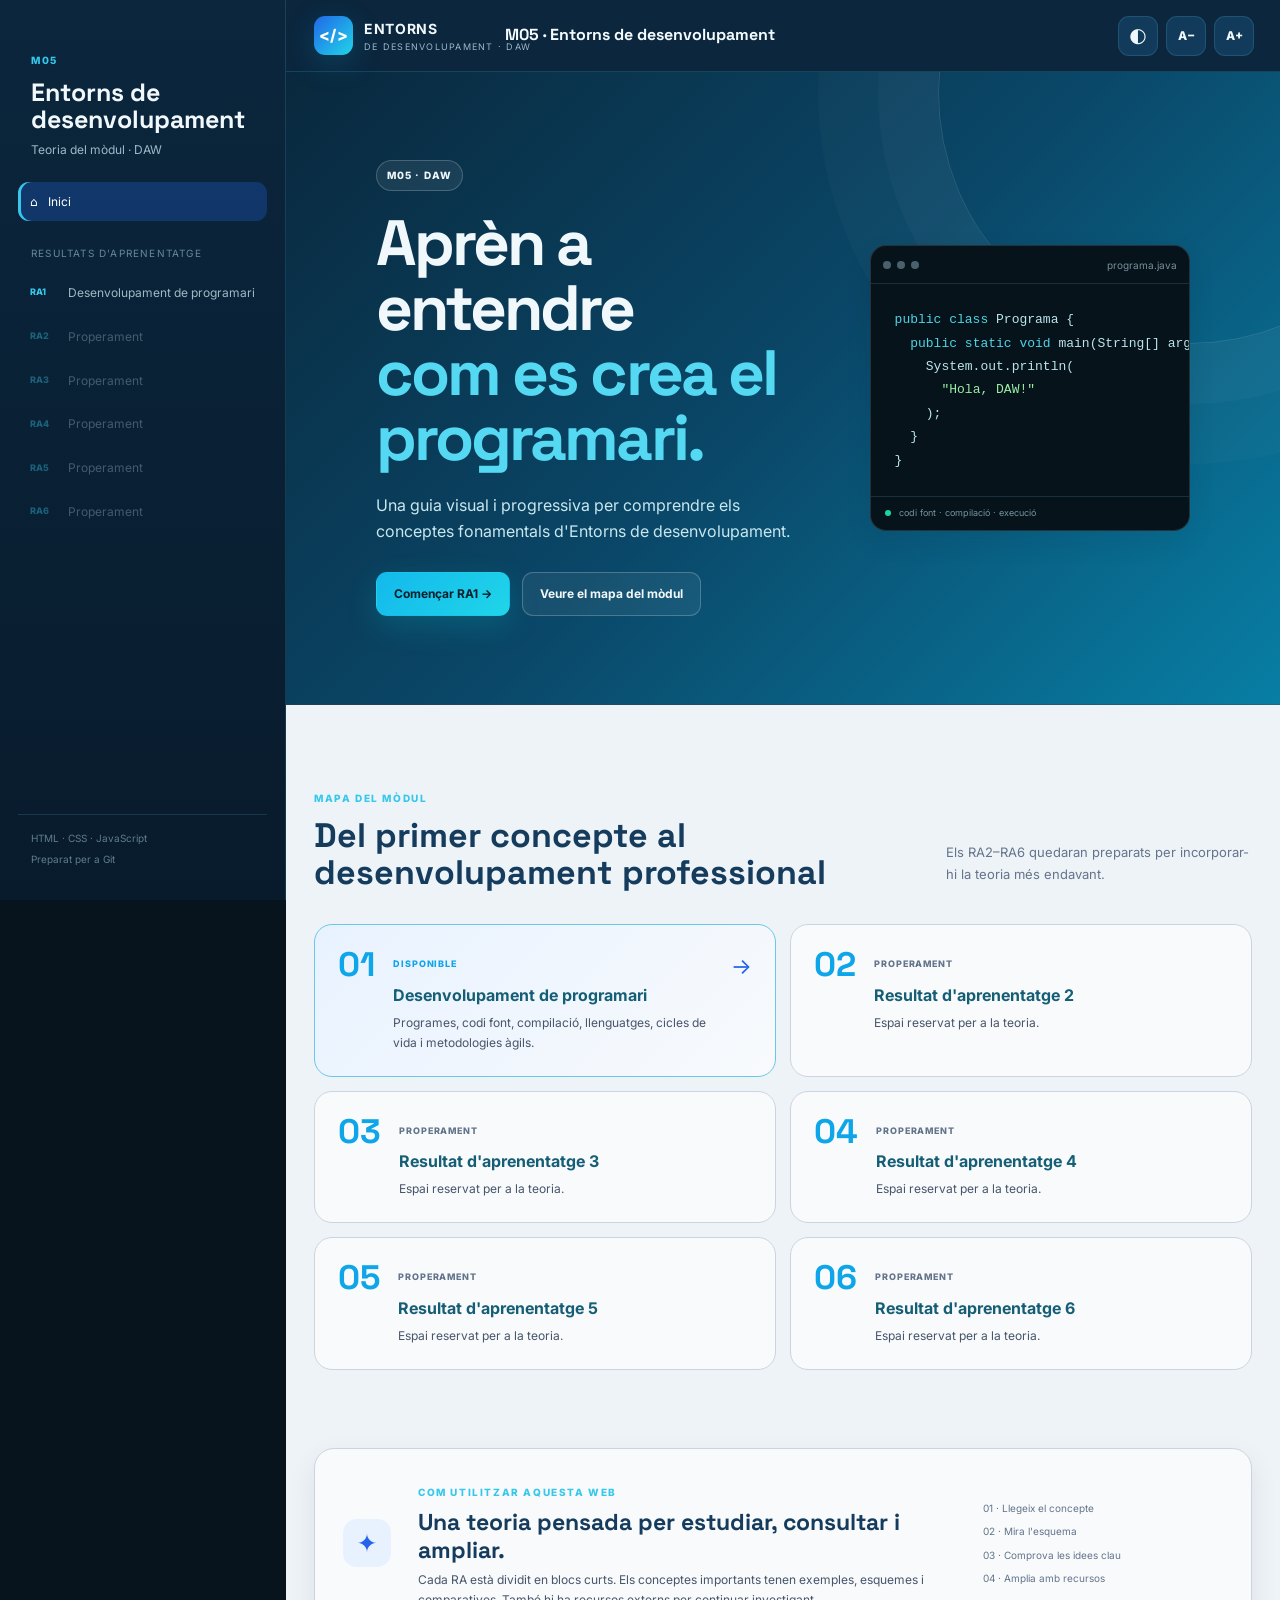
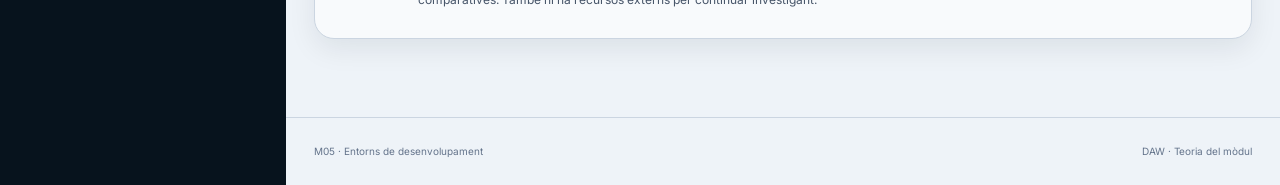
==== index.html @ 0e29cb69 "teoria RA1" ====
<!DOCTYPE html>
<html lang="ca">
<head>
  <meta charset="UTF-8">
  <meta name="viewport" content="width=device-width, initial-scale=1.0">
  <meta name="description" content="Entorns de desenvolupament - DAW. Teoria organitzada per Resultats d'Aprenentatge.">
  <title>Entorns de desenvolupament · DAW</title>
  <link rel="stylesheet" href="css/styles.css">
</head>
<body class="home-page">
  <header class="topbar">
    <a class="brand" href="index.html" aria-label="Inici">
      <span class="brand-mark">&lt;/&gt;</span>
      <span><strong>ENTORNS</strong><small>DE DESENVOLUPAMENT · DAW</small></span>
    </a>
    <div class="top-actions">
      <button class="icon-btn" id="themeBtn" aria-label="Canviar tema">◐</button>
      <button class="font-btn" id="fontDown" aria-label="Reduir mida del text">A−</button>
      <button class="font-btn" id="fontUp" aria-label="Augmentar mida del text">A+</button>
    </div>
    <div class="topbar-title">M05 · Entorns de desenvolupament</div>
  </header>

  <aside class="sidebar" id="sidebar">
    <div class="course-title">
      <span class="eyebrow">M05</span>
      <h1>Entorns de<br>desenvolupament</h1>
      <p>Teoria del mòdul · DAW</p>
    </div>

    <nav class="main-nav" aria-label="Navegació principal">
      <a class="nav-link active" href="index.html">⌂ <span>Inici</span></a>
      <div class="nav-heading">Resultats d'aprenentatge</div>
      <a class="nav-link" href="ra1.html"><span class="ra-badge">RA1</span><span>Desenvolupament de programari</span></a>
      <a class="nav-link disabled" href="#"><span class="ra-badge">RA2</span><span>Properament</span></a>
      <a class="nav-link disabled" href="#"><span class="ra-badge">RA3</span><span>Properament</span></a>
      <a class="nav-link disabled" href="#"><span class="ra-badge">RA4</span><span>Properament</span></a>
      <a class="nav-link disabled" href="#"><span class="ra-badge">RA5</span><span>Properament</span></a>
      <a class="nav-link disabled" href="#"><span class="ra-badge">RA6</span><span>Properament</span></a>
    </nav>

    <div class="sidebar-footer">
      <span>HTML · CSS · JavaScript</span>
      <span>Preparat per a Git</span>
    </div>
  </aside>

  <main class="main">
    <section class="hero home-hero">
      <div class="hero-grid">
        <div>
          <span class="pill">M05 · DAW</span>
          <h2>Aprèn a entendre<br><span>com es crea el programari.</span></h2>
          <p class="hero-lead">Una guia visual i progressiva per comprendre els conceptes fonamentals d'Entorns de desenvolupament.</p>
          <div class="hero-actions">
            <a class="btn btn-primary" href="ra1.html">Començar RA1 →</a>
            <a class="btn btn-ghost" href="#mapa">Veure el mapa del mòdul</a>
          </div>
        </div>
        <div class="hero-terminal" aria-label="Exemple visual de codi">
          <div class="terminal-head"><span></span><span></span><span></span><em>programa.java</em></div>
          <pre><code><span class="code-key">public class</span> Programa {
  <span class="code-key">public static void</span> main(String[] args) {
    System.out.println(
      <span class="code-string">"Hola, DAW!"</span>
    );
  }
}</code></pre>
          <div class="terminal-status"><span class="dot"></span> codi font · compilació · execució</div>
        </div>
      </div>
    </section>

    <section class="section" id="mapa">
      <div class="section-heading">
        <div>
          <span class="eyebrow">MAPA DEL MÒDUL</span>
          <h2>Del primer concepte al desenvolupament professional</h2>
        </div>
        <p>Els RA2–RA6 quedaran preparats per incorporar-hi la teoria més endavant.</p>
      </div>

      <div class="ra-grid">
        <a class="ra-card featured" href="ra1.html">
          <div class="ra-number">01</div>
          <div>
            <span class="status">DISPONIBLE</span>
            <h3>Desenvolupament de programari</h3>
            <p>Programes, codi font, compilació, llenguatges, cicles de vida i metodologies àgils.</p>
          </div>
          <span class="arrow">→</span>
        </a>
        <div class="ra-card"><div class="ra-number">02</div><div><span class="status muted">PROPERAMENT</span><h3>Resultat d'aprenentatge 2</h3><p>Espai reservat per a la teoria.</p></div></div>
        <div class="ra-card"><div class="ra-number">03</div><div><span class="status muted">PROPERAMENT</span><h3>Resultat d'aprenentatge 3</h3><p>Espai reservat per a la teoria.</p></div></div>
        <div class="ra-card"><div class="ra-number">04</div><div><span class="status muted">PROPERAMENT</span><h3>Resultat d'aprenentatge 4</h3><p>Espai reservat per a la teoria.</p></div></div>
        <div class="ra-card"><div class="ra-number">05</div><div><span class="status muted">PROPERAMENT</span><h3>Resultat d'aprenentatge 5</h3><p>Espai reservat per a la teoria.</p></div></div>
        <div class="ra-card"><div class="ra-number">06</div><div><span class="status muted">PROPERAMENT</span><h3>Resultat d'aprenentatge 6</h3><p>Espai reservat per a la teoria.</p></div></div>
      </div>
    </section>

    <section class="section intro-panel">
      <div class="info-grid">
        <div class="info-icon">✦</div>
        <div>
          <span class="eyebrow">COM UTILITZAR AQUESTA WEB</span>
          <h2>Una teoria pensada per estudiar, consultar i ampliar.</h2>
          <p>Cada RA està dividit en blocs curts. Els conceptes importants tenen exemples, esquemes i comparatives. També hi ha recursos externs per continuar investigant.</p>
        </div>
        <div class="mini-list">
          <span>01 · Llegeix el concepte</span>
          <span>02 · Mira l'esquema</span>
          <span>03 · Comprova les idees clau</span>
          <span>04 · Amplia amb recursos</span>
        </div>
      </div>
    </section>

    <footer class="site-footer">
      <span>M05 · Entorns de desenvolupament</span>
      <span>DAW · Teoria del mòdul</span>
    </footer>
  </main>

  <div class="search-overlay" id="searchOverlay" hidden>
    <div class="search-dialog" role="dialog" aria-modal="true" aria-labelledby="searchTitle">
      <div class="search-head"><h2 id="searchTitle">Cerca a la teoria</h2><button class="icon-btn" id="closeSearch">×</button></div>
      <input id="searchInput" type="search" placeholder="Escriu un concepte: compilador, Scrum, codi font..." autocomplete="off">
      <div id="searchResults" class="search-results"></div>
    </div>
  </div>

  <script src="js/app.js"></script>
</body>
</html>
---- css/styles.css ----
@import url('https://fonts.googleapis.com/css2?family=Inter:wght@400;500;600;700;800&family=Space+Grotesk:wght@500;600;700&display=swap');

:root{
  --blue-950:#061521;
  --blue-900:#082536;
  --blue-800:#0b3550;
  --blue-700:#0d4c70;
  --blue-600:#087eb8;
  --blue-500:#10a9dc;
  --blue-400:#35c8eb;
  --cyan:#15d9d0;
  --bg:#07131d;
  --surface:#0b1c29;
  --surface-2:#0f2535;
  --surface-3:#122d40;
  --text:#eaf7fb;
  --muted:#9bb5c3;
  --line:rgba(130,205,230,.16);
  --shadow:0 24px 70px rgba(0,0,0,.28);
  --radius:18px;
  --sidebar:286px;
}
*{box-sizing:border-box}
html{scroll-behavior:smooth}
body{margin:0;background:radial-gradient(circle at 75% -10%,rgba(16,169,220,.13),transparent 30%),var(--bg);color:var(--text);font-family:Inter,system-ui,sans-serif;line-height:1.65}
body.light{--bg:#eef7fb;--surface:#fff;--surface-2:#f4f9fc;--surface-3:#e8f3f8;--text:#0a2330;--muted:#55717f;--line:rgba(12,86,120,.15);background:linear-gradient(180deg,#f3fbff,var(--bg))}
a{color:inherit;text-decoration:none}
button,input{font:inherit}
button{cursor:pointer}
.topbar{height:72px;position:fixed;top:0;left:0;right:0;z-index:30;background:rgba(5,18,27,.82);backdrop-filter:blur(18px);border-bottom:1px solid var(--line);display:flex;align-items:center;justify-content:space-between;padding:0 26px 0 calc(var(--sidebar) + 28px)}
body.light .topbar{background:rgba(255,255,255,.82)}
.brand{display:flex;gap:11px;align-items:center;letter-spacing:.04em}
.brand-mark{display:grid;place-items:center;width:39px;height:39px;border-radius:11px;background:linear-gradient(135deg,var(--blue-600),var(--cyan));font-weight:800;color:#fff;box-shadow:0 8px 30px rgba(16,169,220,.22)}
.brand strong{display:block;font-size:14px}
.brand small{display:block;color:var(--muted);font-size:9px;letter-spacing:.14em}
.top-actions{display:flex;gap:8px}
.icon-btn,.menu-btn{border:1px solid var(--line);background:var(--surface);color:var(--text);width:40px;height:40px;border-radius:11px;font-size:20px}
.menu-btn{display:none}
.sidebar{position:fixed;z-index:40;left:0;top:0;bottom:0;width:var(--sidebar);background:linear-gradient(180deg,#071b29 0%,#06131d 100%);border-right:1px solid var(--line);padding:27px 18px 18px;display:flex;flex-direction:column}
.course-title{padding:18px 13px 22px}
.course-title h1{font-family:"Space Grotesk",sans-serif;line-height:1.05;font-size:25px;margin:8px 0}
.course-title p{color:var(--muted);font-size:12px;margin:0}
.eyebrow{font-size:10px;font-weight:800;letter-spacing:.16em;color:var(--blue-400)}
.main-nav{display:flex;flex-direction:column;gap:4px}
.nav-heading{font-size:10px;text-transform:uppercase;letter-spacing:.12em;color:#678796;padding:20px 13px 7px}
.nav-link{display:flex;align-items:center;gap:10px;padding:10px 12px;border-radius:11px;color:#9fb9c5;font-size:12px;transition:.2s}
.nav-link:hover,.nav-link.active{background:rgba(16,169,220,.12);color:#e7faff}
.nav-link.active{box-shadow:inset 3px 0 var(--blue-500)}
.nav-link.disabled{opacity:.38;pointer-events:none}
.ra-badge{font-size:9px;font-weight:800;min-width:28px;color:var(--blue-400)}
.sidebar-footer{margin-top:auto;border-top:1px solid var(--line);padding:15px 13px;color:#607d8b;font-size:10px;display:flex;flex-direction:column;gap:4px}
.main{margin-left:var(--sidebar);padding-top:72px;min-height:100vh}
.hero{position:relative;overflow:hidden;background:linear-gradient(135deg,#09283d 0%,#0a4768 50%,#087ea4 100%);border-bottom:1px solid rgba(255,255,255,.1)}
.hero:after{content:"";position:absolute;width:500px;height:500px;border-radius:50%;right:-160px;top:-230px;border:1px solid rgba(255,255,255,.13);box-shadow:0 0 0 60px rgba(255,255,255,.025),0 0 0 120px rgba(255,255,255,.018)}
.home-hero,.ra-hero{padding:88px clamp(28px,7vw,100px)}
.hero-grid{max-width:1180px;margin:auto;display:grid;grid-template-columns:1.15fr .85fr;gap:60px;align-items:center}
.pill{display:inline-flex;padding:6px 10px;border:1px solid rgba(255,255,255,.2);border-radius:999px;background:rgba(255,255,255,.07);font-size:10px;font-weight:800;letter-spacing:.12em}
.hero h2{font-family:"Space Grotesk",sans-serif;font-size:clamp(38px,5vw,70px);line-height:1.02;letter-spacing:-.045em;margin:20px 0}
.hero h2 span{color:#72e5f2}
.hero-lead{font-size:16px;color:#c8e7ef;max-width:670px}
.hero-actions{display:flex;gap:12px;flex-wrap:wrap;margin-top:28px}
.btn{display:inline-flex;align-items:center;justify-content:center;gap:8px;padding:11px 17px;border-radius:11px;border:1px solid transparent;font-weight:700;font-size:12px}
.btn-primary{background:linear-gradient(135deg,var(--blue-500),var(--cyan));color:#06202c;box-shadow:0 10px 30px rgba(0,210,220,.18)}
.btn-ghost{border-color:rgba(255,255,255,.22);background:rgba(255,255,255,.06)}
.hero-terminal{background:#06131b;border:1px solid rgba(255,255,255,.13);border-radius:16px;box-shadow:var(--shadow);overflow:hidden;position:relative;z-index:2}
.terminal-head{height:38px;display:flex;align-items:center;gap:6px;padding:0 12px;border-bottom:1px solid #18303d}
.terminal-head>span{width:8px;height:8px;border-radius:50%;background:#49616c}.terminal-head em{font-size:10px;color:#77909b;margin-left:auto;font-style:normal}
.terminal-head+pre{margin:0;padding:24px;font-size:13px;line-height:1.8;color:#bce4ed;overflow:auto}
.code-key{color:#4ed4e5}.code-string{color:#9ceca5}
.terminal-status{padding:9px 14px;border-top:1px solid #18303d;font-size:9px;color:#76939f}.dot{display:inline-block;width:6px;height:6px;border-radius:50%;background:#1bd7a1;margin-right:5px}
.ra-hero{display:flex;justify-content:space-between;gap:50px;align-items:end}
.ra-hero h2{font-size:clamp(34px,5vw,58px);margin-bottom:12px}
.hero-facts{display:grid;grid-template-columns:repeat(3,1fr);gap:1px;min-width:380px;background:rgba(255,255,255,.12);border:1px solid rgba(255,255,255,.13);border-radius:14px;overflow:hidden}
.hero-facts div{background:rgba(0,0,0,.12);padding:16px}.hero-facts strong{font-family:"Space Grotesk";font-size:25px;display:block}.hero-facts span{font-size:9px;color:#b8dce5}
.section{max-width:1180px;margin:auto;padding:78px 28px}
.section-heading{display:flex;justify-content:space-between;gap:40px;align-items:end;margin-bottom:26px}.section-heading h2{font-family:"Space Grotesk";font-size:34px;line-height:1.1;margin:7px 0}.section-heading p{color:var(--muted);max-width:380px;font-size:13px}
.ra-grid{display:grid;grid-template-columns:repeat(2,1fr);gap:14px}
.ra-card{background:var(--surface);border:1px solid var(--line);border-radius:var(--radius);padding:23px;display:flex;gap:18px;align-items:flex-start;position:relative;overflow:hidden}
.ra-card.featured{border-color:rgba(16,169,220,.4);background:linear-gradient(135deg,rgba(12,93,131,.45),var(--surface))}
.ra-number{font-family:"Space Grotesk";font-size:34px;font-weight:700;color:var(--blue-500);line-height:1}
.ra-card h3{margin:7px 0 5px;font-size:16px}.ra-card p{margin:0;color:var(--muted);font-size:12px}.status{font-size:9px;font-weight:800;color:var(--cyan);letter-spacing:.1em}.status.muted{color:#657f8c}.arrow{margin-left:auto;color:var(--blue-400);font-size:22px}
.intro-panel{padding-top:0}.info-grid{background:linear-gradient(135deg,var(--surface-2),var(--surface));border:1px solid var(--line);border-radius:20px;padding:28px;display:grid;grid-template-columns:55px 1fr 240px;gap:20px;align-items:center}.info-icon{width:48px;height:48px;border-radius:14px;background:rgba(16,169,220,.12);display:grid;place-items:center;color:var(--cyan);font-size:25px}.info-grid h2{font-family:"Space Grotesk";font-size:23px;line-height:1.2;margin:6px 0}.info-grid p{margin:0;color:var(--muted);font-size:12px}.mini-list{display:flex;flex-direction:column;gap:7px;font-size:10px;color:#8fb2c0}
.site-footer{border-top:1px solid var(--line);padding:25px 28px;display:flex;justify-content:space-between;color:#617d8a;font-size:10px}

.content-layout{max-width:1220px;margin:auto;display:grid;grid-template-columns:minmax(0,880px) 220px;gap:40px;padding:65px 28px}
.topic{padding:0 0 78px;margin-bottom:10px;border-bottom:1px solid var(--line);scroll-margin-top:95px}.topic:last-child{border-bottom:0}
.topic-head{display:flex;gap:15px;align-items:flex-start;margin-bottom:25px}.topic-num{font-family:"Space Grotesk";font-size:30px;font-weight:700;color:var(--blue-500);line-height:1}.topic-head h2{font-family:"Space Grotesk";font-size:32px;line-height:1.1;margin:5px 0 0;letter-spacing:-.025em}.topic p{color:var(--muted);font-size:14px}.topic p strong{color:var(--text)}
.callout{padding:22px;border-radius:16px;border:1px solid var(--line);background:linear-gradient(135deg,rgba(16,169,220,.12),var(--surface));margin:22px 0}.callout strong{font-size:16px}.callout p{margin:5px 0 0;color:var(--text)}
.callout.warning{border-color:rgba(255,199,93,.25);background:rgba(255,199,93,.06)}.callout.warning strong{color:#ffd06b}
.two-col{display:grid;grid-template-columns:1fr 1fr;gap:14px;margin:20px 0}.card{background:var(--surface);border:1px solid var(--line);border-radius:16px;padding:21px}.card h3{margin:0 0 7px;font-family:"Space Grotesk";font-size:17px}.card p{font-size:12px;margin:0 0 14px}.tag{display:inline-block;border:1px solid rgba(21,217,208,.2);color:var(--cyan);padding:4px 7px;border-radius:999px;font-size:8px;font-weight:800;letter-spacing:.08em}
.note{display:flex;gap:14px;align-items:flex-start;border-left:2px solid var(--blue-500);padding:9px 0 9px 15px;margin-top:20px}.note strong{font-size:11px;color:var(--blue-400);white-space:nowrap}.note span{font-size:12px;color:var(--muted)}
.pipeline{display:flex;align-items:stretch;gap:7px;overflow:auto;padding:12px 0 22px;margin:10px 0}.pipe-step{min-width:135px;border:1px solid var(--line);background:var(--surface);border-radius:13px;padding:12px}.pipe-step b{font-size:9px;color:var(--blue-400);display:block}.pipe-step strong{display:block;font-size:11px;margin-top:5px}.pipe-step small{display:block;color:var(--muted);font-size:9px;margin-top:4px}.pipe-step.active{border-color:rgba(16,169,220,.5);box-shadow:0 8px 30px rgba(16,169,220,.08)}.pipe-step.final{background:linear-gradient(135deg,rgba(16,169,220,.18),var(--surface))}
.pipe-arrow{display:grid;place-items:center;color:#507a8b;font-size:17px}.interactive-box{background:#061820;border:1px solid rgba(21,217,208,.18);border-radius:17px;padding:20px;display:grid;grid-template-columns:1fr auto;gap:10px;align-items:center;margin-top:25px}.interactive-box h3{margin:3px 0;font-family:"Space Grotesk"}.interactive-box p{margin:0;font-size:11px}.demo-track{grid-column:1/-1;height:7px;background:#193642;border-radius:99px;overflow:hidden}.demo-track div{height:100%;width:0;background:linear-gradient(90deg,var(--blue-500),var(--cyan));transition:width .45s}.demo-label{grid-column:1/-1;font-size:10px;color:#84b0bd}
.vm-diagram{padding:28px;background:var(--surface);border:1px solid var(--line);border-radius:18px;display:flex;flex-direction:column;align-items:center;gap:8px;margin:22px 0}.vm-node{padding:14px 24px;border:1px solid var(--line);background:var(--surface-2);border-radius:12px;text-align:center;font-weight:700;font-size:12px}.vm-node small{display:block;font-weight:400;color:var(--muted);font-size:9px;margin-top:2px}.vm-node.accent{border-color:rgba(16,169,220,.5);box-shadow:0 0 0 6px rgba(16,169,220,.05)}.vm-line{color:var(--blue-400)}.vm-machine{width:min(600px,100%);border:1px solid rgba(21,217,208,.25);border-radius:15px;padding:15px;text-align:center;color:var(--cyan);font-size:11px;background:rgba(21,217,208,.04)}.machines{display:flex;gap:8px;justify-content:center;margin-top:12px}.machines span{padding:8px 15px;border-radius:8px;background:var(--surface-2);color:var(--muted);font-size:9px}
.expand{margin-top:15px;border:1px solid var(--line);border-radius:13px;overflow:hidden}.expand-btn{width:100%;padding:14px 16px;background:var(--surface);border:0;color:var(--text);display:flex;justify-content:space-between;text-align:left;font-size:11px;font-weight:700}.expand-body{display:none;padding:0 16px 15px;background:var(--surface)}.expand.open .expand-body{display:block}.expand.open .expand-btn span{transform:rotate(45deg)}
.translator-grid{display:grid;grid-template-columns:1fr 1fr;gap:14px;margin:23px 0}
.translator-card{background:var(--surface);border:1px solid var(--line);border-radius:17px;padding:22px;position:relative;overflow:hidden}
.translator-card:first-child{border-top:2px solid var(--blue-500)}.translator-card:nth-child(2){border-top:2px solid var(--cyan)}
.translator-icon{position:absolute;right:18px;top:17px;width:34px;height:34px;border-radius:10px;background:rgba(16,169,220,.12);display:grid;place-items:center;color:var(--blue-400);font:700 14px "Space Grotesk"}
.translator-card h3{font:700 19px "Space Grotesk";margin:10px 0 7px}.translator-card>p{font-size:11px!important;margin-bottom:15px}
.process-line{display:flex;align-items:center;flex-wrap:wrap;gap:5px;padding:11px;border-radius:10px;background:var(--surface-2);margin:13px 0}.process-line span{padding:5px 7px;border-radius:6px;background:var(--surface-3);font-size:8px;color:var(--text)}.process-line i{font-style:normal;color:var(--cyan);font-size:10px}
.translator-card ul{margin:13px 0;padding-left:18px;color:var(--muted)}.translator-card li{font-size:10px;margin:4px 0}
.examples{padding-top:10px;border-top:1px solid var(--line)}.examples span{display:block;color:var(--muted);font-size:8px;text-transform:uppercase;letter-spacing:.08em;margin-bottom:3px}.examples code{font-size:9px;color:var(--cyan)}
.compare-table{border:1px solid var(--line);border-radius:15px;overflow:hidden;margin-top:17px}.compare-row{display:grid;grid-template-columns:1.05fr 1fr 1fr;background:var(--surface)}.compare-row span{padding:11px 13px;border-right:1px solid var(--line);border-bottom:1px solid var(--line);font-size:9px;color:var(--muted)}.compare-row span:first-child{font-weight:700;color:var(--text)}.compare-row span:last-child{border-right:0}.compare-row:last-child span{border-bottom:0}.compare-row.header{background:var(--surface-2)}.compare-row.header span{color:var(--blue-400);font-size:8px;text-transform:uppercase;letter-spacing:.08em;font-weight:800}
.analogy-grid{display:grid;grid-template-columns:1fr 1fr;gap:12px;margin-top:17px}.analogy{padding:18px;background:var(--surface);border:1px solid var(--line);border-radius:14px}.analogy-number{display:block;color:var(--blue-400);font:700 10px "Space Grotesk"}.analogy strong{display:block;font:700 14px "Space Grotesk";margin:7px 0}.analogy p{font-size:10px!important;margin:0}

.generation-grid{display:grid;grid-template-columns:repeat(5,1fr);gap:9px;margin:23px 0}.gen-card{padding:15px;background:var(--surface);border:1px solid var(--line);border-radius:13px}.gen-card>span{font-family:"Space Grotesk";color:var(--blue-400);font-size:12px}.gen-card h3{font-size:12px;margin:8px 0 5px}.gen-card p{font-size:10px;margin:0}
.subtopic{margin-top:34px}.subtopic h3{font-family:"Space Grotesk";font-size:20px;margin-bottom:4px}.muted-text{font-size:11px!important}.paradigm-grid{display:grid;grid-template-columns:repeat(4,1fr);gap:9px}
.paradigm-intro{margin:18px 0 20px;padding:16px;border:1px solid rgba(16,169,220,.2);border-radius:14px;background:linear-gradient(135deg,rgba(16,169,220,.08),var(--surface))}
.paradigm-question{display:flex;align-items:center;gap:14px}.big-question{width:40px;height:40px;flex:none;display:grid;place-items:center;border-radius:12px;background:rgba(16,169,220,.14);color:var(--cyan);font-family:"Space Grotesk";font-size:22px;font-weight:700}.paradigm-question strong{font-size:12px}.paradigm-question p{margin:3px 0 0;font-size:11px!important;color:var(--muted)}
.paradigm-grid.detailed{grid-template-columns:repeat(2,1fr);gap:12px}
.paradigm-card{background:var(--surface);border:1px solid var(--line);border-radius:15px;padding:19px;position:relative}.paradigm-icon{position:absolute;right:15px;top:15px;color:var(--blue-500);font:700 10px "Space Grotesk"}.paradigm-card>b{display:block;font:700 17px "Space Grotesk";margin-bottom:5px}.paradigm-card>strong{display:block;color:var(--blue-400);font-size:10px;line-height:1.45;max-width:90%;margin-bottom:9px}.paradigm-card>p{font-size:11px!important;margin:0 0 13px}.example-box{padding:9px 11px;border-radius:9px;background:var(--surface-2);border:1px solid var(--line);margin-bottom:11px}.example-box span,.language-label{display:block;color:var(--muted);font-size:8px;text-transform:uppercase;letter-spacing:.08em;margin-bottom:4px}.example-box code,.paradigm-card>code{font-size:9px;color:var(--cyan);word-break:break-word}.language-label{margin-bottom:3px}
.paradigm-compare{margin-top:25px;border:1px solid var(--line);border-radius:16px;overflow:hidden;background:var(--surface)}.compare-title{padding:17px;background:var(--surface-2)}.compare-title h4{font:700 18px "Space Grotesk";margin:4px 0}.compare-title p{margin:0;font-size:10px!important}.thinking-grid{display:grid;grid-template-columns:repeat(4,1fr);gap:1px;background:var(--line)}.thinking-grid>div{background:var(--surface);padding:14px}.thinking-grid b{display:block;color:var(--blue-400);font-size:10px}.thinking-grid span{display:block;color:var(--muted);font-size:9px;margin-top:5px;line-height:1.5}
.paradigm-key{display:flex;gap:12px;align-items:flex-start;margin-top:18px;padding:15px;border-left:2px solid #ffd06b;background:rgba(255,208,107,.055);border-radius:0 11px 11px 0}.paradigm-key strong{font-size:10px;color:#ffd06b;white-space:nowrap}.paradigm-key span{font-size:10px;color:var(--muted)}
.paradigm-grid>div,.technique-grid>div,.agile-values>div{background:var(--surface);border:1px solid var(--line);border-radius:12px;padding:14px}.paradigm-grid b,.technique-grid b,.agile-values b{font-size:11px;display:block}.paradigm-grid span,.technique-grid span,.agile-values span{display:block;color:var(--muted);font-size:10px;margin:6px 0}.paradigm-grid code{font-size:8px;color:var(--cyan)}
.table-wrap{overflow:auto;border:1px solid var(--line);border-radius:14px}.table-wrap table{width:100%;border-collapse:collapse;min-width:650px}.table-wrap th,.table-wrap td{padding:11px 13px;text-align:left;border-bottom:1px solid var(--line);font-size:10px;vertical-align:top}.table-wrap th{color:var(--blue-400);font-size:9px;text-transform:uppercase;letter-spacing:.08em;background:var(--surface-2)}.table-wrap tr:last-child td{border-bottom:0}
.lifecycle{display:grid;grid-template-columns:repeat(4,1fr);gap:10px;margin:25px 0}.life-step{background:var(--surface);border:1px solid var(--line);border-radius:14px;padding:15px;position:relative}.life-step span{color:var(--blue-400);font-size:9px;font-weight:800}.life-step b{display:block;font-size:12px;margin:5px 0}.life-step small{display:block;color:var(--muted);font-size:9px}
.compare{display:grid;grid-template-columns:1fr 1fr;gap:13px;margin:24px 0}.compare-card{padding:22px;border:1px solid var(--line);border-radius:17px;background:var(--surface)}.featured-compare{border-color:rgba(21,217,208,.25);background:linear-gradient(135deg,rgba(21,217,208,.07),var(--surface))}.compare-card h3{font-family:"Space Grotesk";margin:8px 0}.compare-card p{font-size:11px}.flow-mini{display:flex;flex-wrap:wrap;gap:5px;align-items:center}.flow-mini span{background:var(--surface-2);padding:6px 8px;border-radius:7px;font-size:8px}.flow-mini i{font-style:normal;color:var(--cyan);font-size:10px}.agile-values{display:grid;grid-template-columns:repeat(4,1fr);gap:9px}.technique-grid{display:grid;grid-template-columns:repeat(4,1fr);gap:9px}
.checklist{display:grid;gap:9px}.checklist label{display:flex;align-items:center;gap:10px;padding:12px 14px;background:var(--surface);border:1px solid var(--line);border-radius:11px;font-size:11px;color:var(--muted)}.checklist input{accent-color:var(--cyan)}
.resources{margin-top:30px;border:1px solid var(--line);border-radius:17px;overflow:hidden}.resource-head{padding:18px;background:var(--surface-2)}.resource-head h3{font-family:"Space Grotesk";margin:4px 0 0}.resources>a{display:grid;grid-template-columns:150px 1fr 20px;gap:15px;padding:15px 18px;border-top:1px solid var(--line);background:var(--surface)}.resources>a:hover{background:var(--surface-2)}.resources strong{font-size:10px;color:var(--blue-400)}.resources span{font-size:10px;color:var(--muted)}.resources>a:last-child{font-size:14px;color:var(--cyan)}
.toc{position:relative}.toc-card{position:sticky;top:95px;padding:17px;background:var(--surface);border:1px solid var(--line);border-radius:15px}.toc-card a{display:block;padding:7px 0;color:var(--muted);font-size:9px}.toc-card a:hover{color:var(--text)}
.search-overlay{position:fixed;inset:0;z-index:100;background:rgba(1,8,12,.72);backdrop-filter:blur(8px);display:grid;place-items:start center;padding-top:12vh}.search-overlay[hidden]{display:none}.search-dialog{width:min(650px,calc(100% - 30px));background:var(--surface);border:1px solid var(--line);border-radius:18px;box-shadow:var(--shadow);padding:18px}.search-head{display:flex;justify-content:space-between;align-items:center}.search-head h2{font-family:"Space Grotesk";font-size:20px;margin:0}.search-dialog input{width:100%;margin:15px 0;padding:14px;border:1px solid var(--line);border-radius:11px;background:var(--surface-2);color:var(--text);outline:none}.search-dialog input:focus{border-color:var(--blue-500)}.search-results{display:grid;gap:5px;max-height:55vh;overflow:auto}.search-results a{padding:10px;border-radius:9px;background:var(--surface-2);font-size:11px}.search-results a:hover{background:rgba(16,169,220,.1)}.search-results small{display:block;color:var(--muted);font-size:9px;margin-top:2px}

.scrum-lifecycle{margin:26px 0 30px;background:var(--surface);border:1px solid rgba(16,169,220,.22);border-radius:18px;padding:14px;box-shadow:0 14px 45px rgba(0,0,0,.14)}
.scrum-lifecycle img{display:block;width:100%;height:auto;border-radius:11px}
.scrum-lifecycle figcaption{padding:12px 7px 3px;color:var(--muted);font-size:10px;line-height:1.55;text-align:center}

@media(max-width:1050px){
  :root{--sidebar:250px}.content-layout{grid-template-columns:1fr}.toc{display:none}.generation-grid{grid-template-columns:repeat(3,1fr)}.paradigm-grid,.agile-values,.technique-grid{grid-template-columns:repeat(2,1fr)}
}

@media(max-width:780px){
  .paradigm-grid.detailed,.thinking-grid{grid-template-columns:1fr}.paradigm-key{display:block}.paradigm-key strong{display:block;margin-bottom:7px}

  :root{--sidebar:0px}.topbar{padding:0 15px}.menu-btn{display:block}.sidebar{transform:translateX(-100%);transition:.25s;width:280px}.sidebar.open{transform:translateX(0)}.main{margin-left:0}.hero-grid{grid-template-columns:1fr;gap:35px}.home-hero,.ra-hero{padding:62px 22px}.ra-hero{display:block}.hero-facts{min-width:0;margin-top:25px}.section{padding:55px 20px}.section-heading{display:block}.ra-grid,.two-col,.compare{grid-template-columns:1fr}.info-grid{grid-template-columns:45px 1fr}.mini-list{grid-column:1/-1}.content-layout{padding:50px 20px}.topic-head h2{font-size:26px}.generation-grid{grid-template-columns:repeat(2,1fr)}.lifecycle{grid-template-columns:repeat(2,1fr)}.resources>a{grid-template-columns:1fr 20px}.resources>a span{grid-column:1/-1}.site-footer{display:block;line-height:2.1}
}
@media(max-width:480px){
  .hero h2{font-size:40px}.hero-facts{grid-template-columns:1fr}.pipeline{padding-bottom:10px}.interactive-box{grid-template-columns:1fr}.paradigm-grid,.agile-values,.technique-grid,.generation-grid,.lifecycle{grid-template-columns:1fr}.machines{flex-direction:column}.topic{padding-bottom:55px}
}
@media print{
  .topbar,.sidebar,.toc,.search-overlay,.hero-actions{display:none!important}.main{margin:0;padding:0}.hero{background:#fff!important;color:#000!important}.hero h2 span,.hero-lead{color:#000!important}.topic{break-inside:avoid}.card,.callout,.gen-card,.life-step{background:#fff!important;border:1px solid #bbb!important;color:#000}.site-footer{display:none}
}


/* V7: mateixa maquetació de V4; només ajust de paleta i controls */
:root{
  --blue-950:#061521;
  --blue-900:#082536;
  --blue-800:#0b3550;
  --blue-700:#0d4c70;
  --blue-600:#2168e8;
  --blue-500:#13b9ec;
  --blue-400:#35c8eb;
  --cyan:#20d5e8;
  --bg:#07131d;
  --surface:#0b1c29;
  --surface-2:#0f2535;
  --surface-3:#122d40;
  --text:#f1f8fb;
  --muted:#9db8c7;
  --line:rgba(90,190,225,.18);
  --text-scale:1;
}
body{font-size:calc(1em * var(--text-scale));}
.topbar{background:#0b263d;border-bottom-color:rgba(55,199,236,.18);}
.topbar-title{position:absolute;left:50%;transform:translateX(-50%);font-family:"Space Grotesk",sans-serif;font-size:16px;font-weight:700;color:#f4fbff;white-space:nowrap;pointer-events:none}
.font-btn{border:1px solid var(--line);background:#123a5a;color:#f1f8fb;width:40px;height:40px;border-radius:11px;font-size:12px;font-weight:800}
.icon-btn{background:#123a5a}
.sidebar{background:linear-gradient(180deg,#0b263d 0%,#081b2c 100%)}
.nav-link:hover,.nav-link.active{background:rgba(33,104,232,.28);color:#fff}
.nav-link.active{box-shadow:inset 3px 0 #37c7ec}
.hero{background:linear-gradient(135deg,#09283d 0%,#0a4768 50%,#087ea4 100%)}
.hero h2 span{color:#55d9f3}
.btn-primary{background:linear-gradient(135deg,#13b9ec,#20d5e8)}
.content-layout.no-toc{grid-template-columns:minmax(0,1fr);max-width:1220px}
.toc{display:none!important}
.legacy-figure{margin:22px 0 4px;padding:14px;border:1px solid var(--line);border-radius:18px;background:var(--surface);overflow:hidden;box-shadow:0 12px 35px rgba(0,0,0,.16)}
.legacy-figure img{display:block;width:100%;max-height:470px;object-fit:contain;border-radius:10px;background:#07131d}
.legacy-figure figcaption{margin:10px 4px 0;color:var(--muted);font-size:10px;line-height:1.45;text-align:center}
.classification-grid-v4,.history-points-v4,.generation-detail-v4{margin-top:18px}
.classification-grid-v4 .card,.history-points-v4 .card,.generation-detail-v4 .card{height:100%}
.history-points-v4 strong{color:var(--blue-400)}
.generation-detail-v4{grid-template-columns:repeat(3,1fr)}
.generation-detail-v4 .card:nth-child(4),.generation-detail-v4 .card:nth-child(5){grid-column:auto}
@media(max-width:900px){.generation-detail-v4{grid-template-columns:repeat(2,1fr)}}
@media(max-width:780px){.topbar-title{font-size:12px;max-width:48%;overflow:hidden;text-overflow:ellipsis}.font-btn,.icon-btn{width:36px;height:36px}.generation-detail-v4{grid-template-columns:1fr}}


/* V9 — CONTINGUT CLAR: manté la maquetació V4 i aplica la paleta clara de la resta de materials */
.main{
  --surface:#ffffff;
  --surface-2:#f8fafc;
  --surface-3:#f1f5f9;
  --text:#17212b;
  --muted:#64748b;
  --line:#cbd5e1;
  --shadow:0 10px 28px rgba(15,23,42,.08);
  background:#eef3f8;
}
.content-layout{padding-top:42px;padding-bottom:70px}
.topic{
  background:#fff;
  border:1px solid #cbd5e1;
  border-radius:18px;
  padding:42px 34px 48px;
  margin-bottom:25px;
  box-shadow:0 10px 28px rgba(15,23,42,.08);
  scroll-margin-top:95px;
}
.topic:last-child{border-bottom:1px solid #cbd5e1}
.topic-head{margin-bottom:25px}
.topic-head h2{color:#153b5d}
.topic p{color:#334155}
.topic p strong{color:#17212b}
.topic .eyebrow{color:#2563eb}
.topic-num{color:#0ea5e9}

.callout{
  border:1px solid #cbd5e1;
  background:#f8fafc;
  color:#334155;
}
.callout p{color:#334155}
.callout strong{color:#153b5d}
.callout.warning{border-color:#f1d49a;background:#fffaf0}
.callout.warning strong{color:#9a6700}

.card{
  background:#f8fafc;
  border:1px solid #cbd5e1;
  color:#334155;
}
.card h3{color:#155e75}
.card p{color:#475569}
.tag{
  border-color:#b7d6f5;
  color:#2563eb;
  background:#f1f8ff;
}
.note{
  border-left-color:#2563eb;
}
.note strong{color:#2563eb}
.note span{color:#475569}

.pipeline{overflow-x:auto}
.pipe-step{
  background:#f8fafc;
  border-color:#cbd5e1;
  color:#17212b;
}
.pipe-step strong{color:#17212b}
.pipe-step small{color:#64748b}
.pipe-step b{color:#0ea5e9}
.pipe-step.active{border-color:#2563eb;box-shadow:0 8px 25px rgba(37,99,235,.08)}
.pipe-step.final{background:#e8f2ff}
.pipe-arrow{color:#155e75}

.interactive-box{
  background:#0f2b43;
  border-color:#2b638e;
  color:#f1f8fb;
}
.interactive-box p{color:#c8dbe7}
.demo-label{color:#6b93a8}

.vm-diagram{
  background:#f8fafc;
  border-color:#cbd5e1;
}
.vm-node{
  background:#fff;
  border-color:#cbd5e1;
  color:#173b5c;
}
.vm-node small{color:#64748b}
.vm-node.accent{border-color:#2563eb;box-shadow:0 0 0 6px rgba(37,99,235,.06)}
.vm-line{color:#155e75}
.vm-machine{
  border-color:#7dd3fc;
  color:#155e75;
  background:#f1f8ff;
}
.machines span{background:#eef3f8;color:#475569}

.expand{border-color:#cbd5e1}
.expand-btn{background:#f8fafc;color:#173b5c}
.expand-body{background:#fff;color:#475569}

.generation-grid .gen-card,
.paradigm-grid .paradigm-card,
.lifecycle .life-step,
.agile-values>div,
.technique-grid>div{
  background:#f8fafc;
  border-color:#cbd5e1;
  color:#334155;
}
.gen-card h3,.paradigm-card h3,.life-step h3{color:#155e75}
.gen-card p,.paradigm-card p,.life-step p{color:#475569}

.compare-table{
  border-color:#cbd5e1;
  background:#fff;
}
.compare-table table{color:#334155}
.compare-table th{background:#e8f2ff;color:#155e75}
.compare-table td{background:#fff;color:#475569;border-color:#cbd5e1}

.resources{border-color:#cbd5e1;background:#fff}
.resources>a{background:#fff;color:#334155;border-color:#e2e8f0}
.resources>a:hover{background:#f8fafc}
.resources>a strong{color:#155e75}

.checklist label{
  background:#f8fafc;
  border-color:#cbd5e1;
  color:#334155;
}

.legacy-figure{
  background:#f8fafc;
  border-color:#cbd5e1;
  box-shadow:0 10px 28px rgba(15,23,42,.08);
}
.legacy-figure figcaption{color:#64748b}
.capture-card{
  background:#0b1f33;
  border-color:#cbd5e1;
}

.history-points-v4 strong{color:#155e75}
.subsection,.subtopic-mini,.subsection-mini{border-color:#e2e8f0}

@media(max-width:780px){
  .topic{padding:30px 22px 38px}
}

/* HOME V10 — mateixa paleta i llegibilitat que «Programa i codi» */
.home-page .main{
  --surface:#ffffff;
  --surface-2:#f8fafc;
  --surface-3:#f1f5f9;
  --text:#17212b;
  --muted:#64748b;
  --line:#cbd5e1;
  --shadow:0 10px 28px rgba(15,23,42,.08);
  background:#eef3f8;
}

.home-page .section{
  color:#334155;
  background:transparent;
}

.home-page .section-heading h2{
  color:#153b5d;
}

.home-page .section-heading p{
  color:#64748b;
}

.home-page .ra-card{
  background:#f8fafc;
  border:1px solid #cbd5e1;
  color:#334155;
  border-radius:18px;
}

.home-page .ra-card.featured{
  background:linear-gradient(135deg,#e8f2ff,#f8fafc);
  border-color:#69c7e8;
}

.home-page .ra-card h3{
  color:#155e75;
}

.home-page .ra-card p{
  color:#475569;
}

.home-page .status{
  color:#0ea5e9;
}

.home-page .status.muted{
  color:#64748b;
}

.home-page .ra-number{
  color:#0ea5e9;
}

.home-page .arrow{
  color:#2563eb;
}

.home-page .intro-panel{
  background:transparent;
}

.home-page .info-grid{
  background:#f8fafc;
  border:1px solid #cbd5e1;
  box-shadow:0 10px 28px rgba(15,23,42,.08);
}

.home-page .info-grid h2{
  color:#153b5d;
}

.home-page .info-grid p{
  color:#475569;
}

.home-page .mini-list{
  color:#64748b;
}

.home-page .info-icon{
  background:#e8f2ff;
  color:#2563eb;
}

.home-page .site-footer{
  color:#64748b;
  border-top-color:#cbd5e1;
}

@media(max-width:780px){
  .home-page .section{padding:55px 20px}
}

/* V10 — correcció de llegibilitat de tots els textos dels continguts clars */
.topic,
.topic .subtopic,
.topic .subsection,
.topic .subsection-mini,
.topic .subtopic-mini {
  color:#334155;
}

.topic .subtopic > h3,
.topic .subsection > h3,
.topic .subsection-mini > h3,
.topic .subtopic-mini > h3 {
  color:#153b5d;
}

.topic .subtopic > p,
.topic .subsection > p,
.topic .subsection-mini > p,
.topic .subtopic-mini > p {
  color:#334155;
}

.topic .subtopic p strong,
.topic .subsection p strong,
.topic .subsection-mini p strong,
.topic .subtopic-mini p strong {
  color:#17212b;
}

.topic .subtopic .card,
.topic .subsection .card,
.topic .subsection-mini .card,
.topic .subtopic-mini .card {
  color:#334155;
}

.topic .subtopic .card h3,
.topic .subsection .card h3,
.topic .subsection-mini .card h3,
.topic .subtopic-mini .card h3 {
  color:#155e75;
}

.topic .subtopic .card p,
.topic .subsection .card p,
.topic .subsection-mini .card p,
.topic .subtopic-mini .card p {
  color:#475569;
}

.topic .subtopic li,
.topic .subsection li,
.topic .subsection-mini li,
.topic .subtopic-mini li {
  color:#475569;
}

.topic .subtopic li strong,
.topic .subsection li strong,
.topic .subsection-mini li strong,
.topic .subtopic-mini li strong {
  color:#17212b;
}

/* Títols i textos dels blocs de classificació, generacions i paradigmes */
.topic .classification-grid-v4 .card h3,
.topic .generation-grid .gen-card h3,
.topic .generation-detail-v4 .card h3,
.topic .paradigm-grid .paradigm-card h3,
.topic .lifecycle .life-step h3 {
  color:#155e75;
}

.topic .classification-grid-v4 .card p,
.topic .generation-grid .gen-card p,
.topic .generation-detail-v4 .card p,
.topic .paradigm-grid .paradigm-card p,
.topic .lifecycle .life-step p {
  color:#475569;
}

.topic .history-block h3,
.topic .tools-grid h3,
.topic .compare h3,
.topic .analogy-grid h3 {
  color:#155e75;
}

.topic .history-block p,
.topic .tools-grid p,
.topic .compare p,
.topic .analogy-grid p {
  color:#475569;
}

/* Contraste dels exemples de codi sobre fons clar */
.topic .examples code,
.topic .example-box code,
.topic .paradigm-card > code,
.topic .paradigm-grid code,
.topic code:not(pre code) {
  color:#0f4c81;
  font-weight:600;
}
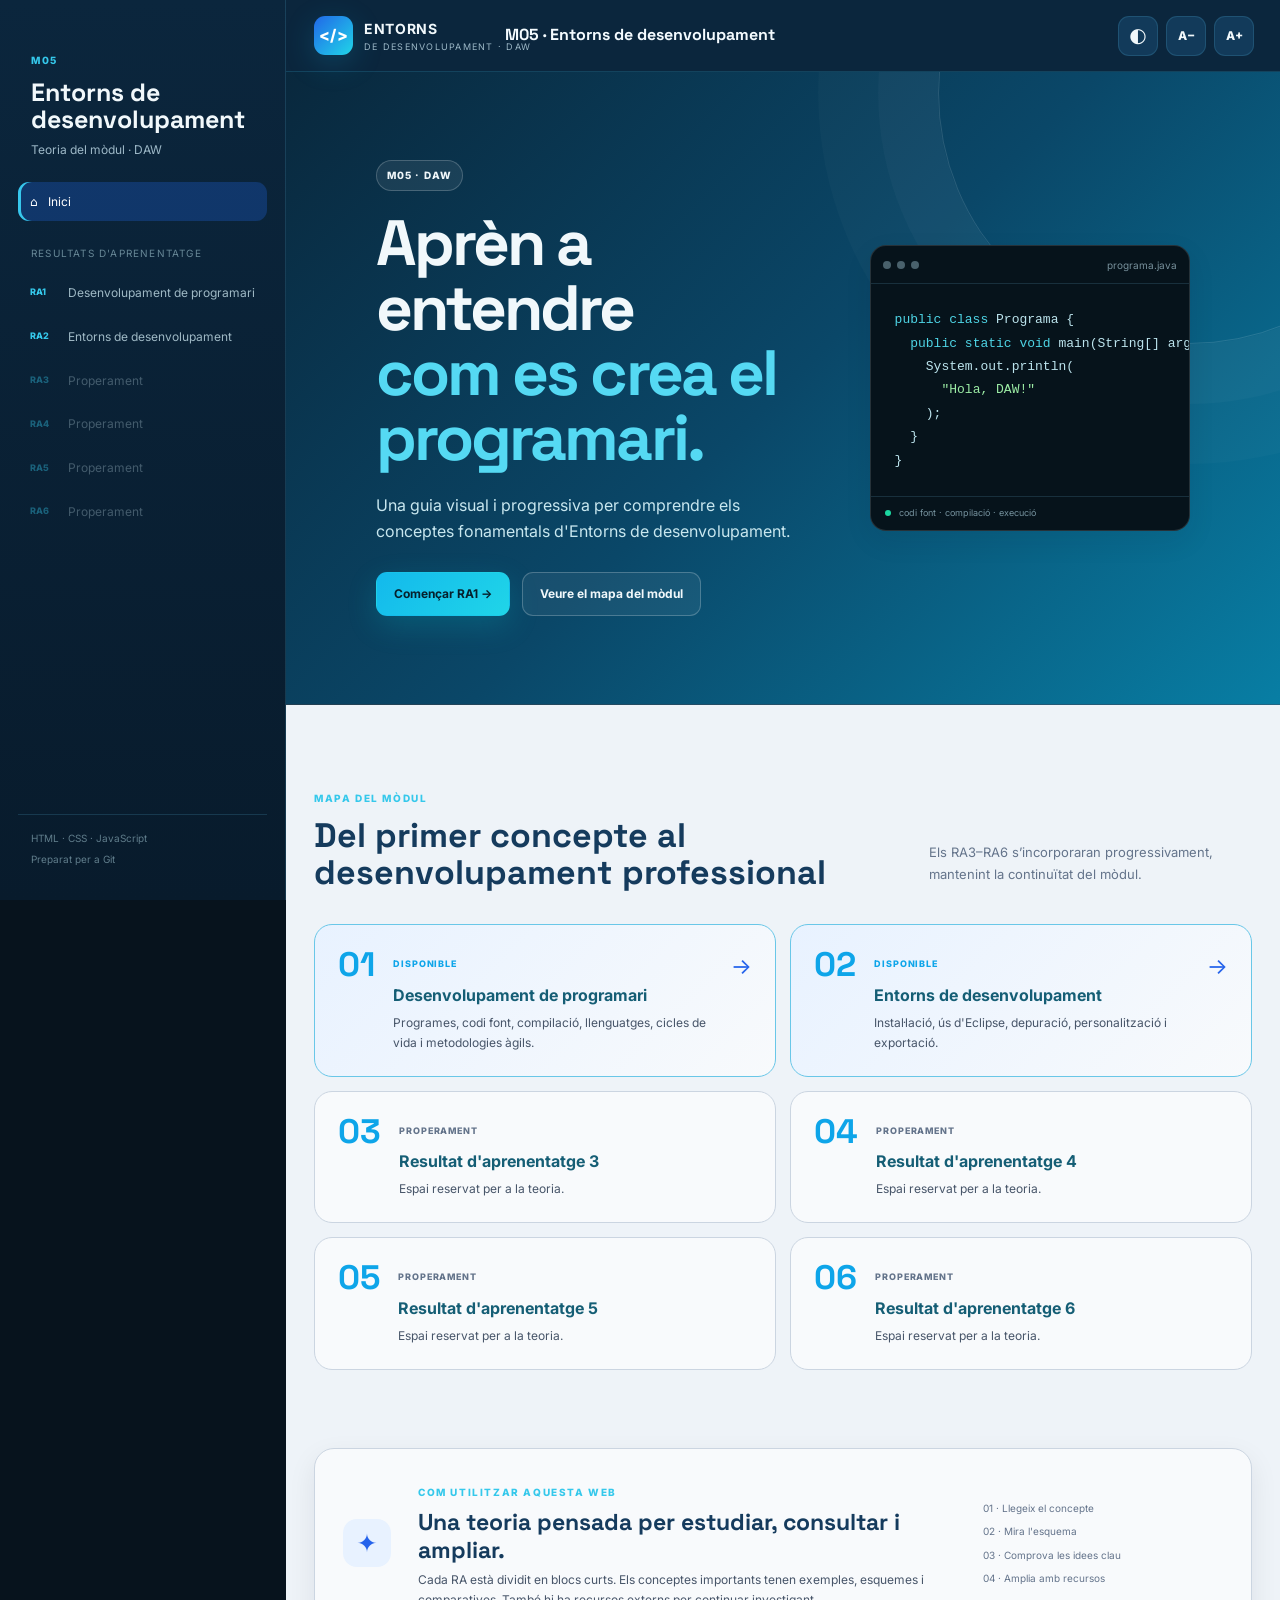
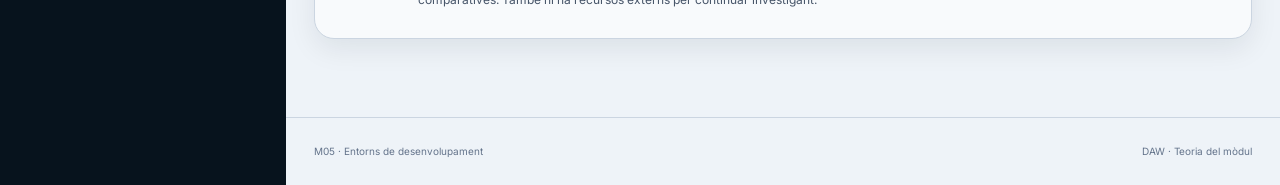
==== commit 204e3777: "Teoria con RA2" ====
--- a/index.html
+++ b/index.html
@@ -32,7 +32,7 @@
       <a class="nav-link active" href="index.html">⌂ <span>Inici</span></a>
       <div class="nav-heading">Resultats d'aprenentatge</div>
       <a class="nav-link" href="ra1.html"><span class="ra-badge">RA1</span><span>Desenvolupament de programari</span></a>
-      <a class="nav-link disabled" href="#"><span class="ra-badge">RA2</span><span>Properament</span></a>
+      <a class="nav-link" href="ra2.html"><span class="ra-badge">RA2</span><span>Entorns de desenvolupament</span></a>
       <a class="nav-link disabled" href="#"><span class="ra-badge">RA3</span><span>Properament</span></a>
       <a class="nav-link disabled" href="#"><span class="ra-badge">RA4</span><span>Properament</span></a>
       <a class="nav-link disabled" href="#"><span class="ra-badge">RA5</span><span>Properament</span></a>
@@ -77,7 +77,7 @@
           <span class="eyebrow">MAPA DEL MÒDUL</span>
           <h2>Del primer concepte al desenvolupament professional</h2>
         </div>
-        <p>Els RA2–RA6 quedaran preparats per incorporar-hi la teoria més endavant.</p>
+        <p>Els RA3–RA6 s’incorporaran progressivament, mantenint la continuïtat del mòdul.</p>
       </div>
 
       <div class="ra-grid">
@@ -90,7 +90,7 @@
           </div>
           <span class="arrow">→</span>
         </a>
-        <div class="ra-card"><div class="ra-number">02</div><div><span class="status muted">PROPERAMENT</span><h3>Resultat d'aprenentatge 2</h3><p>Espai reservat per a la teoria.</p></div></div>
+        <a class="ra-card featured" href="ra2.html"><div class="ra-number">02</div><div><span class="status">DISPONIBLE</span><h3>Entorns de desenvolupament</h3><p>Instal·lació, ús d'Eclipse, depuració, personalització i exportació.</p></div><span class="arrow">→</span></a>
         <div class="ra-card"><div class="ra-number">03</div><div><span class="status muted">PROPERAMENT</span><h3>Resultat d'aprenentatge 3</h3><p>Espai reservat per a la teoria.</p></div></div>
         <div class="ra-card"><div class="ra-number">04</div><div><span class="status muted">PROPERAMENT</span><h3>Resultat d'aprenentatge 4</h3><p>Espai reservat per a la teoria.</p></div></div>
         <div class="ra-card"><div class="ra-number">05</div><div><span class="status muted">PROPERAMENT</span><h3>Resultat d'aprenentatge 5</h3><p>Espai reservat per a la teoria.</p></div></div>
--- a/css/styles.css
+++ b/css/styles.css
@@ -538,3 +538,18 @@
   color:#0f4c81;
   font-weight:600;
 }
+
+
+/* RA2 · elements visuals específics d'Eclipse i depuració */
+.eclipse-mock{margin:24px 0 10px;border:1px solid var(--line);border-radius:14px;overflow:hidden;background:#101c29;color:#dbe8f4;font:12px/1.5 ui-monospace,SFMono-Regular,Consolas,monospace;box-shadow:0 14px 35px rgba(0,0,0,.18)}
+.mock-title{display:flex;justify-content:space-between;gap:12px;align-items:center;padding:10px 14px;background:#1a2c3c;border-bottom:1px solid #344658;color:#dce9f5}.mock-title>span:first-child{color:#f18b7b;letter-spacing:3px}.mock-title b{font-family:inherit;font-size:12px}.mock-toolbar{padding:8px 12px;background:#253a4c;border-bottom:1px solid #3b5060;font-size:10px;white-space:nowrap;overflow:hidden}.mock-workarea{display:grid;grid-template-columns:31% 69%;min-height:220px}.mock-explorer{padding:12px;background:#162634;border-right:1px solid #344658;font-size:10px}.mock-explorer>b,.mock-bottom b{display:block;color:#a7d8ef;margin-bottom:10px}.mock-tree{margin:9px 0 0 10px;color:#aebfce;line-height:2}.mock-editor{background:#101a25;min-width:0}.mock-tab{padding:7px 12px;background:#23394b;border-bottom:1px solid #344658;font-size:10px}.mock-editor pre{margin:0;padding:15px;overflow:auto;color:#d8e6f3;font-size:11px;line-height:1.9}.mock-editor .code-key{color:#7ecbff}.mock-editor .code-string{color:#a5dc8a}.mock-line{padding:5px 12px;background:rgba(255,206,90,.14);border-left:3px solid #ffce5a;font-size:10px}.mock-bottom{display:grid;grid-template-columns:1fr 1fr 1fr;background:#192b3b;border-top:1px solid #344658}.mock-bottom>div{padding:10px;border-right:1px solid #344658}.mock-bottom p{margin:0;color:#b8c9d8;font-size:10px}.caption-note{font-size:11px;color:var(--muted);text-align:center;margin:0 0 24px}.debug-flow{display:grid;grid-template-columns:1fr auto 1fr auto 1fr auto 1fr;align-items:center;gap:9px;margin:22px 0}.debug-flow>div{background:var(--surface);border:1px solid var(--line);border-radius:12px;padding:14px;min-height:112px}.debug-flow span{display:block;color:var(--cyan);font-weight:800;font-size:10px}.debug-flow b{display:block;font-size:12px;margin:7px 0}.debug-flow small{display:block;color:var(--muted);font-size:10px;line-height:1.5}.debug-flow>i{font-style:normal;color:var(--cyan)}.code-window{margin:20px 0;border:1px solid var(--line);border-radius:13px;overflow:hidden;background:#07131d}.code-window-head{display:flex;justify-content:space-between;padding:10px 14px;background:#10283a;border-bottom:1px solid rgba(90,190,225,.18);color:#a9c5d5;font-size:10px}.code-window pre{margin:0;padding:16px;overflow:auto;color:#e5f3fa;font-size:12px;line-height:1.9}.line-no{display:inline-block;width:26px;color:#64869a;user-select:none}.breakpoint-line{background:rgba(239,86,86,.16);border-left:3px solid #ff6b6b;color:#ffd0d0;padding-left:4px}.debugger-demo{grid-template-columns:1fr 1fr;align-items:center}.debugger-demo>div:first-child{grid-column:1/-1}.debug-sim-code{padding:13px;background:#07131d;border:1px solid var(--line);border-radius:10px;overflow-wrap:anywhere}.debug-sim-code code{color:#a9dcff;font-size:12px}.debug-state{display:grid;grid-template-columns:1fr 1fr;gap:6px 12px;font-size:11px}.debug-state span{color:var(--muted)}.debug-state strong{font-size:11px;color:var(--cyan)}kbd{display:inline-block;border:1px solid var(--line);border-bottom-width:2px;border-radius:5px;padding:1px 5px;font-size:.85em;background:var(--surface-2);color:var(--text)}
+@media(max-width:780px){.debug-flow{grid-template-columns:1fr}.debug-flow>i{transform:rotate(90deg);text-align:center}.mock-workarea{grid-template-columns:1fr}.mock-explorer{border-right:0;border-bottom:1px solid #344658}.mock-bottom{grid-template-columns:1fr}.mock-bottom>div{border-bottom:1px solid #344658}.debugger-demo{grid-template-columns:1fr}.debugger-demo>div:first-child{grid-column:auto}}
+
+/* Captures reals d'Eclipse 2025-06 utilitzat a classe */
+.eclipse-screenshot { margin: 1.5rem 0; padding: .85rem; border: 1px solid var(--border, #dbe4ee); border-radius: 14px; background: var(--card, #fff); }
+.eclipse-screenshot img { display: block; width: 100%; height: auto; border-radius: 8px; }
+.eclipse-screenshot figcaption { margin-top: .7rem; font-size: .9rem; line-height: 1.55; color: var(--muted, #536274); }
+.table-wrap { width: 100%; overflow-x: auto; margin: 1rem 0; }
+.table-wrap table { width: 100%; border-collapse: collapse; min-width: 560px; }
+.table-wrap th, .table-wrap td { padding: .8rem; border: 1px solid var(--border, #dbe4ee); text-align: left; vertical-align: top; }
+.table-wrap th { background: var(--surface, #eef4fa); }
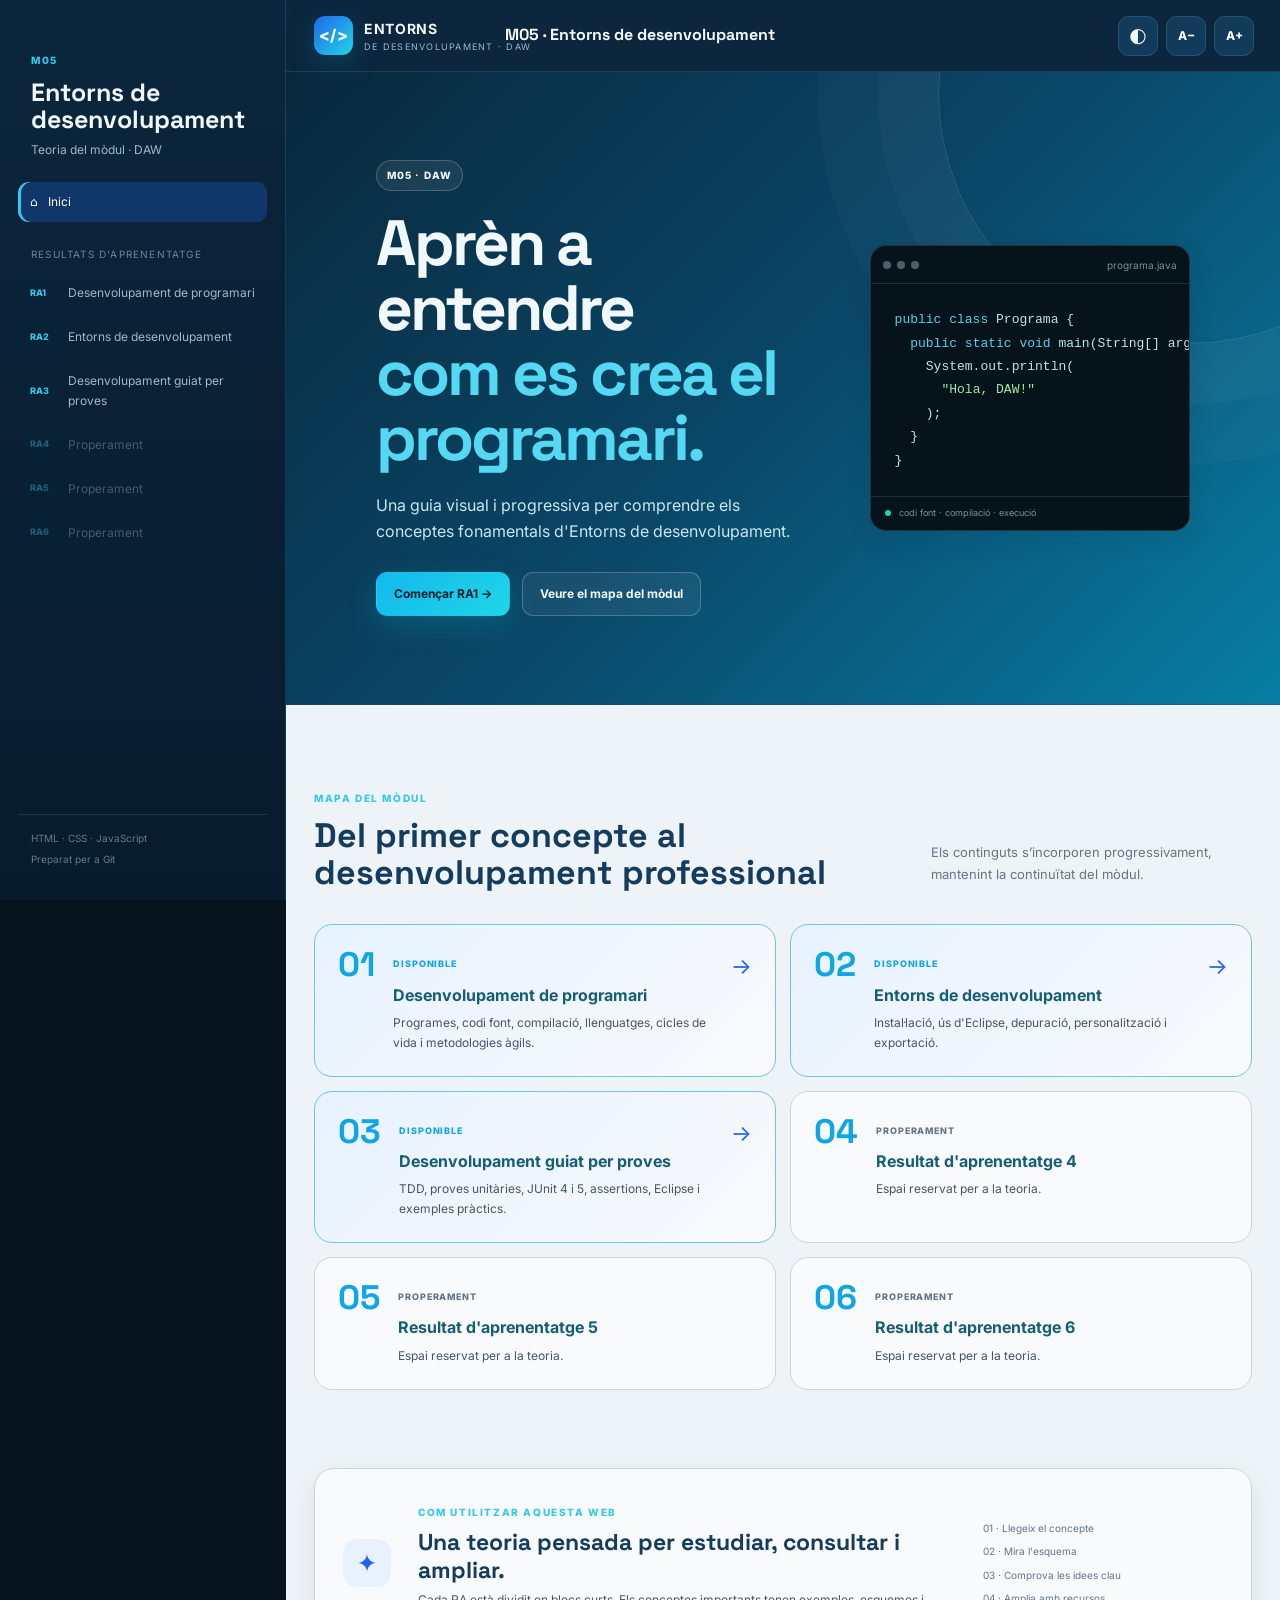
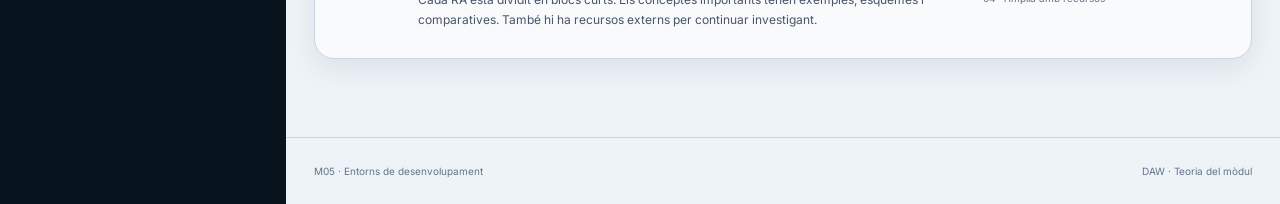
==== commit 6f23501e: "RA3" ====
--- a/index.html
+++ b/index.html
@@ -33,7 +33,7 @@
       <div class="nav-heading">Resultats d'aprenentatge</div>
       <a class="nav-link" href="ra1.html"><span class="ra-badge">RA1</span><span>Desenvolupament de programari</span></a>
       <a class="nav-link" href="ra2.html"><span class="ra-badge">RA2</span><span>Entorns de desenvolupament</span></a>
-      <a class="nav-link disabled" href="#"><span class="ra-badge">RA3</span><span>Properament</span></a>
+      <a class="nav-link" href="ra3.html"><span class="ra-badge">RA3</span><span>Desenvolupament guiat per proves</span></a>
       <a class="nav-link disabled" href="#"><span class="ra-badge">RA4</span><span>Properament</span></a>
       <a class="nav-link disabled" href="#"><span class="ra-badge">RA5</span><span>Properament</span></a>
       <a class="nav-link disabled" href="#"><span class="ra-badge">RA6</span><span>Properament</span></a>
@@ -77,7 +77,7 @@
           <span class="eyebrow">MAPA DEL MÒDUL</span>
           <h2>Del primer concepte al desenvolupament professional</h2>
         </div>
-        <p>Els RA3–RA6 s’incorporaran progressivament, mantenint la continuïtat del mòdul.</p>
+        <p>Els continguts s’incorporen progressivament, mantenint la continuïtat del mòdul.</p>
       </div>
 
       <div class="ra-grid">
@@ -91,7 +91,7 @@
           <span class="arrow">→</span>
         </a>
         <a class="ra-card featured" href="ra2.html"><div class="ra-number">02</div><div><span class="status">DISPONIBLE</span><h3>Entorns de desenvolupament</h3><p>Instal·lació, ús d'Eclipse, depuració, personalització i exportació.</p></div><span class="arrow">→</span></a>
-        <div class="ra-card"><div class="ra-number">03</div><div><span class="status muted">PROPERAMENT</span><h3>Resultat d'aprenentatge 3</h3><p>Espai reservat per a la teoria.</p></div></div>
+        <a class="ra-card featured" href="ra3.html"><div class="ra-number">03</div><div><span class="status">DISPONIBLE</span><h3>Desenvolupament guiat per proves</h3><p>TDD, proves unitàries, JUnit 4 i 5, assertions, Eclipse i exemples pràctics.</p></div><span class="arrow">→</span></a>
         <div class="ra-card"><div class="ra-number">04</div><div><span class="status muted">PROPERAMENT</span><h3>Resultat d'aprenentatge 4</h3><p>Espai reservat per a la teoria.</p></div></div>
         <div class="ra-card"><div class="ra-number">05</div><div><span class="status muted">PROPERAMENT</span><h3>Resultat d'aprenentatge 5</h3><p>Espai reservat per a la teoria.</p></div></div>
         <div class="ra-card"><div class="ra-number">06</div><div><span class="status muted">PROPERAMENT</span><h3>Resultat d'aprenentatge 6</h3><p>Espai reservat per a la teoria.</p></div></div>
--- a/css/styles.css
+++ b/css/styles.css
@@ -36,7 +36,12 @@
 .top-actions{display:flex;gap:8px}
 .icon-btn,.menu-btn{border:1px solid var(--line);background:var(--surface);color:var(--text);width:40px;height:40px;border-radius:11px;font-size:20px}
 .menu-btn{display:none}
-.sidebar{position:fixed;z-index:40;left:0;top:0;bottom:0;width:var(--sidebar);background:linear-gradient(180deg,#071b29 0%,#06131d 100%);border-right:1px solid var(--line);padding:27px 18px 18px;display:flex;flex-direction:column}
+.sidebar{position:fixed;z-index:40;left:0;top:0;bottom:0;width:var(--sidebar);height:100vh;height:100dvh;background:linear-gradient(180deg,#071b29 0%,#06131d 100%);border-right:1px solid var(--line);padding:27px 18px 18px;display:flex;flex-direction:column;overflow-y:auto;overscroll-behavior:contain;scrollbar-width:thin;scrollbar-color:#28546a transparent}
+.sidebar::-webkit-scrollbar{width:7px}
+.sidebar::-webkit-scrollbar-thumb{background:#28546a;border-radius:99px}
+.course-title{flex:0 0 auto}
+.main-nav{flex:0 0 auto;min-height:min-content;padding-bottom:12px}
+.sidebar-footer{flex:0 0 auto;margin-top:12px}
 .course-title{padding:18px 13px 22px}
 .course-title h1{font-family:"Space Grotesk",sans-serif;line-height:1.05;font-size:25px;margin:8px 0}
 .course-title p{color:var(--muted);font-size:12px;margin:0}
@@ -545,11 +550,8 @@
 .mock-title{display:flex;justify-content:space-between;gap:12px;align-items:center;padding:10px 14px;background:#1a2c3c;border-bottom:1px solid #344658;color:#dce9f5}.mock-title>span:first-child{color:#f18b7b;letter-spacing:3px}.mock-title b{font-family:inherit;font-size:12px}.mock-toolbar{padding:8px 12px;background:#253a4c;border-bottom:1px solid #3b5060;font-size:10px;white-space:nowrap;overflow:hidden}.mock-workarea{display:grid;grid-template-columns:31% 69%;min-height:220px}.mock-explorer{padding:12px;background:#162634;border-right:1px solid #344658;font-size:10px}.mock-explorer>b,.mock-bottom b{display:block;color:#a7d8ef;margin-bottom:10px}.mock-tree{margin:9px 0 0 10px;color:#aebfce;line-height:2}.mock-editor{background:#101a25;min-width:0}.mock-tab{padding:7px 12px;background:#23394b;border-bottom:1px solid #344658;font-size:10px}.mock-editor pre{margin:0;padding:15px;overflow:auto;color:#d8e6f3;font-size:11px;line-height:1.9}.mock-editor .code-key{color:#7ecbff}.mock-editor .code-string{color:#a5dc8a}.mock-line{padding:5px 12px;background:rgba(255,206,90,.14);border-left:3px solid #ffce5a;font-size:10px}.mock-bottom{display:grid;grid-template-columns:1fr 1fr 1fr;background:#192b3b;border-top:1px solid #344658}.mock-bottom>div{padding:10px;border-right:1px solid #344658}.mock-bottom p{margin:0;color:#b8c9d8;font-size:10px}.caption-note{font-size:11px;color:var(--muted);text-align:center;margin:0 0 24px}.debug-flow{display:grid;grid-template-columns:1fr auto 1fr auto 1fr auto 1fr;align-items:center;gap:9px;margin:22px 0}.debug-flow>div{background:var(--surface);border:1px solid var(--line);border-radius:12px;padding:14px;min-height:112px}.debug-flow span{display:block;color:var(--cyan);font-weight:800;font-size:10px}.debug-flow b{display:block;font-size:12px;margin:7px 0}.debug-flow small{display:block;color:var(--muted);font-size:10px;line-height:1.5}.debug-flow>i{font-style:normal;color:var(--cyan)}.code-window{margin:20px 0;border:1px solid var(--line);border-radius:13px;overflow:hidden;background:#07131d}.code-window-head{display:flex;justify-content:space-between;padding:10px 14px;background:#10283a;border-bottom:1px solid rgba(90,190,225,.18);color:#a9c5d5;font-size:10px}.code-window pre{margin:0;padding:16px;overflow:auto;color:#e5f3fa;font-size:12px;line-height:1.9}.line-no{display:inline-block;width:26px;color:#64869a;user-select:none}.breakpoint-line{background:rgba(239,86,86,.16);border-left:3px solid #ff6b6b;color:#ffd0d0;padding-left:4px}.debugger-demo{grid-template-columns:1fr 1fr;align-items:center}.debugger-demo>div:first-child{grid-column:1/-1}.debug-sim-code{padding:13px;background:#07131d;border:1px solid var(--line);border-radius:10px;overflow-wrap:anywhere}.debug-sim-code code{color:#a9dcff;font-size:12px}.debug-state{display:grid;grid-template-columns:1fr 1fr;gap:6px 12px;font-size:11px}.debug-state span{color:var(--muted)}.debug-state strong{font-size:11px;color:var(--cyan)}kbd{display:inline-block;border:1px solid var(--line);border-bottom-width:2px;border-radius:5px;padding:1px 5px;font-size:.85em;background:var(--surface-2);color:var(--text)}
 @media(max-width:780px){.debug-flow{grid-template-columns:1fr}.debug-flow>i{transform:rotate(90deg);text-align:center}.mock-workarea{grid-template-columns:1fr}.mock-explorer{border-right:0;border-bottom:1px solid #344658}.mock-bottom{grid-template-columns:1fr}.mock-bottom>div{border-bottom:1px solid #344658}.debugger-demo{grid-template-columns:1fr}.debugger-demo>div:first-child{grid-column:auto}}
 
-/* Captures reals d'Eclipse 2025-06 utilitzat a classe */
-.eclipse-screenshot { margin: 1.5rem 0; padding: .85rem; border: 1px solid var(--border, #dbe4ee); border-radius: 14px; background: var(--card, #fff); }
-.eclipse-screenshot img { display: block; width: 100%; height: auto; border-radius: 8px; }
-.eclipse-screenshot figcaption { margin-top: .7rem; font-size: .9rem; line-height: 1.55; color: var(--muted, #536274); }
-.table-wrap { width: 100%; overflow-x: auto; margin: 1rem 0; }
-.table-wrap table { width: 100%; border-collapse: collapse; min-width: 560px; }
-.table-wrap th, .table-wrap td { padding: .8rem; border: 1px solid var(--border, #dbe4ee); text-align: left; vertical-align: top; }
-.table-wrap th { background: var(--surface, #eef4fa); }
+/* Navegació lateral: permet desplaçar-se per tots els apartats encara que no càpiguen a la pantalla */
+.sidebar{overflow-x:hidden;overflow-y:auto; -webkit-overflow-scrolling:touch}
+.sidebar .main-nav{width:100%}
+.sidebar .nav-link{min-height:40px;white-space:normal}
+.topic[id]{scroll-margin-top:90px}
